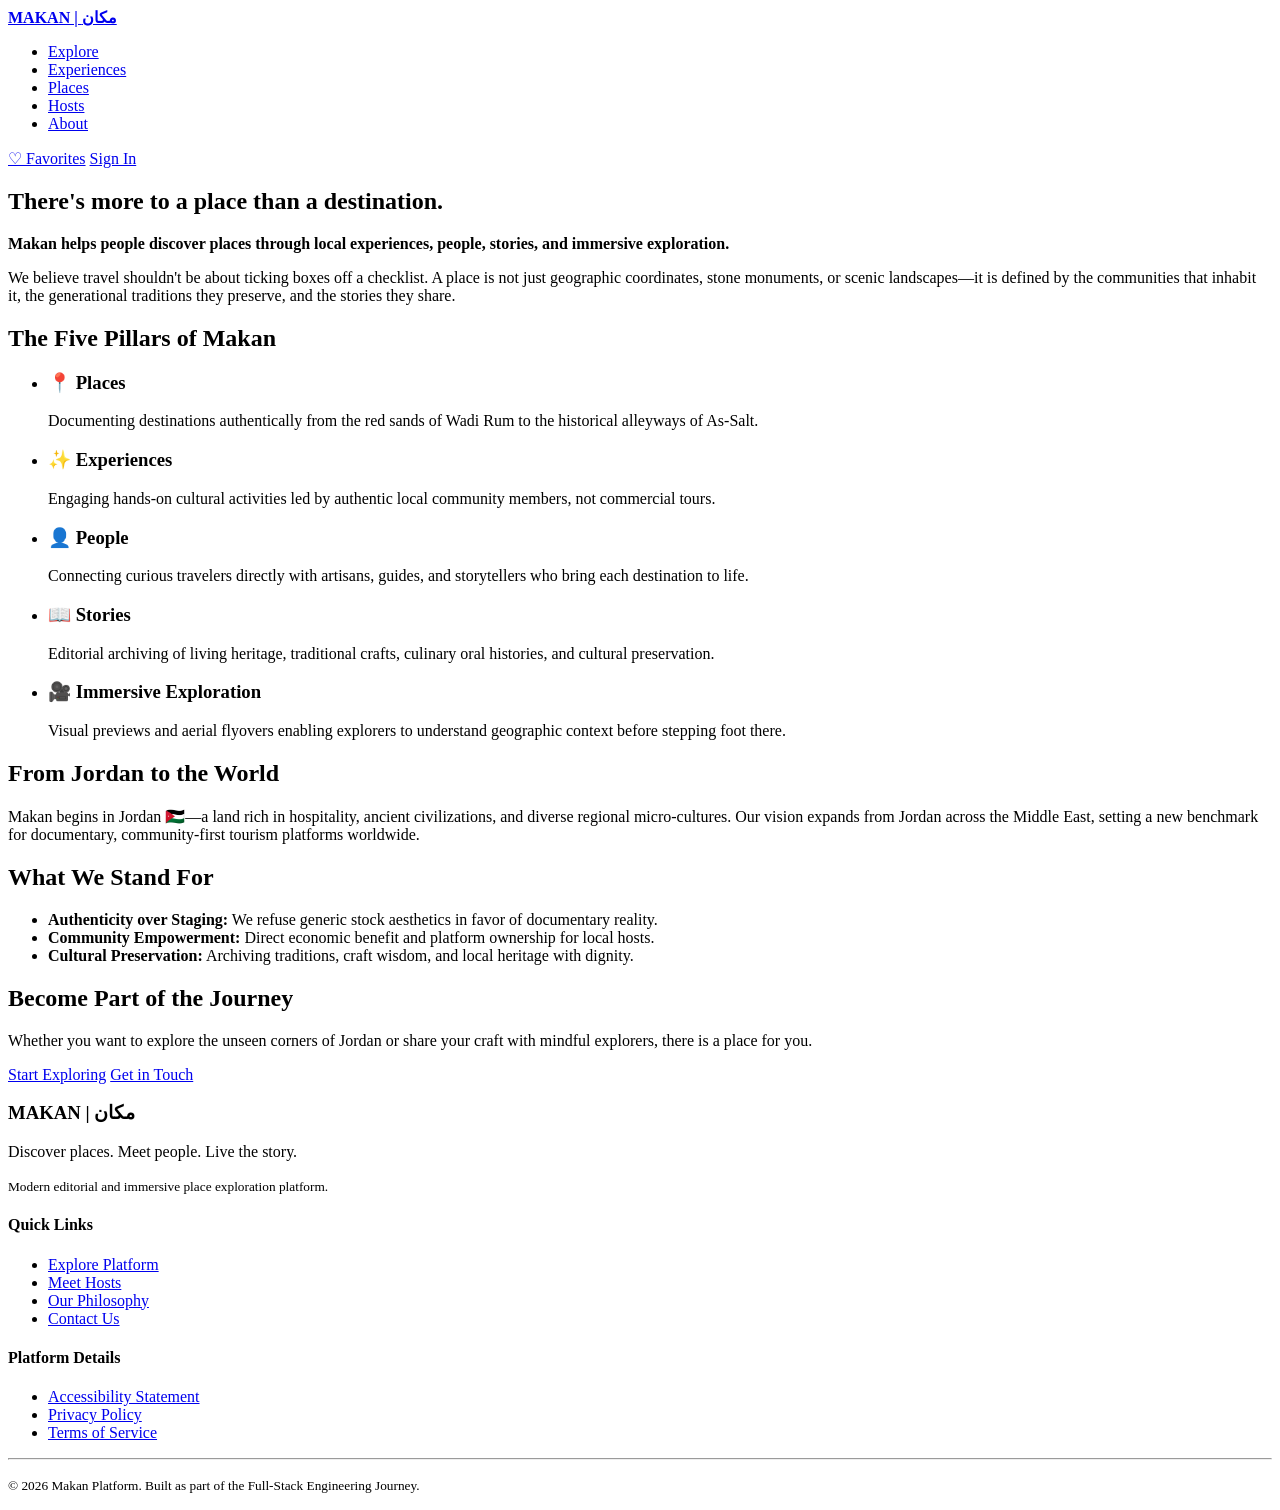
==== pages/about.html @ 0bfee679 "complete pure semantic HTML for all MVP pages" ====
<!DOCTYPE html>
<html lang="en">
<head>
    <meta charset="UTF-8">
    <meta name="viewport" content="width=device-width, initial-scale=1.0">
    <title>About Us | MAKAN -Our Philosophy and Story</title>
</head>
<body>
    <!-- 01. MAIN NAV-->
     <header>
        <a href="../index.html" aria-label="Makan Home">
            <strong>MAKAN | مكان</strong>
        </a>
        <nav aria-label="Primary Navigation">
            <ul>
                <li><a href="explore.html">Explore</a></li>
                <li><a href="experiences.html">Experiences</a></li>
                <li><a href="places.html">Places</a></li>
                <li><a href="hosts.html">Hosts</a></li>
                <li><a href="about.html">About</a></li>
            </ul>
        </nav>

        <div>
            <a href="favorites.html" aria-label="Saved Favorites">&#9825; Favorites</a>
            <a href="login.html">Sign In</a>
        </div>
     </header>
     <!-- MAIN CONTENT-->
    <main>
        <!-- 02. PHILOSOPHY & STORY -->
        <section id="philosophy" aria-labelledby="philosophy-heading">
            <h1 id="philosophy-heading">There's more to a place than a destination.</h1>
            <p><strong>Makan helps people discover places through local experiences, people, stories, and immersive exploration.</strong></p>
            <p>We believe travel shouldn't be about ticking boxes off a checklist. A place is not just geographic coordinates, stone monuments, or scenic landscapes—it is defined by the communities that inhabit it, the generational traditions they preserve, and the stories they share.</p>
        </section>
        <!-- 03. CORE PILLARS -->
        <section id="pillars" aria-labelledby="pillars-heading">
            <h2 id="pillars-heading">The Five Pillars of Makan</h2>
            <ul>
                <li>
                    <article>
                        <h3>📍 Places</h3>
                        <p>Documenting destinations authentically from the red sands of Wadi Rum to the historical alleyways of As-Salt.</p>
                    </article>
                </li>
                <li>
                    <article>
                        <h3>✨ Experiences</h3>
                        <p>Engaging hands-on cultural activities led by authentic local community members, not commercial tours.</p>
                    </article>
                </li>
                <li>
                    <article>
                        <h3>👤 People</h3>
                        <p>Connecting curious travelers directly with artisans, guides, and storytellers who bring each destination to life.</p>
                    </article>
                </li>
                <li>
                    <article>
                        <h3>📖 Stories</h3>
                        <p>Editorial archiving of living heritage, traditional crafts, culinary oral histories, and cultural preservation.</p>
                    </article>
                </li>
                <li>
                    <article>
                        <h3>🎥 Immersive Exploration</h3>
                        <p>Visual previews and aerial flyovers enabling explorers to understand geographic context before stepping foot there.</p>
                    </article>
                </li>
            </ul>
        </section>
        <!-- 04. OUR VISION -->
        <section id="vision" aria-labelledby="vision-heading">
            <h2 id="vision-heading">From Jordan to the World</h2>
            <p>Makan begins in Jordan 🇯🇴—a land rich in hospitality, ancient civilizations, and diverse regional micro-cultures. Our vision expands from Jordan across the Middle East, setting a new benchmark for documentary, community-first tourism platforms worldwide.</p>
        </section>

        <!-- 05. CORE VALUES -->
        <section id="values" aria-labelledby="values-heading">
            <h2 id="values-heading">What We Stand For</h2>
            <ul>
                <li><strong>Authenticity over Staging:</strong> We refuse generic stock aesthetics in favor of documentary reality.</li>
                <li><strong>Community Empowerment:</strong> Direct economic benefit and platform ownership for local hosts.</li>
                <li><strong>Cultural Preservation:</strong> Archiving traditions, craft wisdom, and local heritage with dignity.</li>
            </ul>
        </section>
        <!-- 06. CALL TO ACTION -->
        <section id="join-us" aria-labelledby="join-heading">
            <h2 id="join-heading">Become Part of the Journey</h2>
            <p>Whether you want to explore the unseen corners of Jordan or share your craft with mindful explorers, there is a place for you.</p>
            <div>
                <a href="explore.html">Start Exploring</a>
                <a href="contact.html">Get in Touch</a>
            </div>
        </section>
    </main>

    <!-- 07. FOOTER -->
    <footer>
        <div>
            <h3>MAKAN | مكان</h3>
            <p>Discover places. Meet people. Live the story.</p>
            <p><small>Modern editorial and immersive place exploration platform.</small></p>
        </div>

        <nav aria-label="Footer Quick Links">
            <h4>Quick Links</h4>
            <ul>
                <li><a href="explore.html">Explore Platform</a></li>
                <li><a href="hosts.html">Meet Hosts</a></li>
                <li><a href="about.html">Our Philosophy</a></li>
                <li><a href="contact.html">Contact Us</a></li>
            </ul>
        </nav>

        <nav aria-label="Legal and Accessibility">
            <h4>Platform Details</h4>
            <ul>
                <li><a href="accessibility.html">Accessibility Statement</a></li>
                <li><a href="privacy.html">Privacy Policy</a></li>
                <li><a href="terms.html">Terms of Service</a></li>
            </ul>
        </nav>

        <hr>
        <p><small>&copy; 2026 Makan Platform. Built as part of the Full-Stack Engineering Journey.</small></p>
    </footer>
    
</body>
</html>
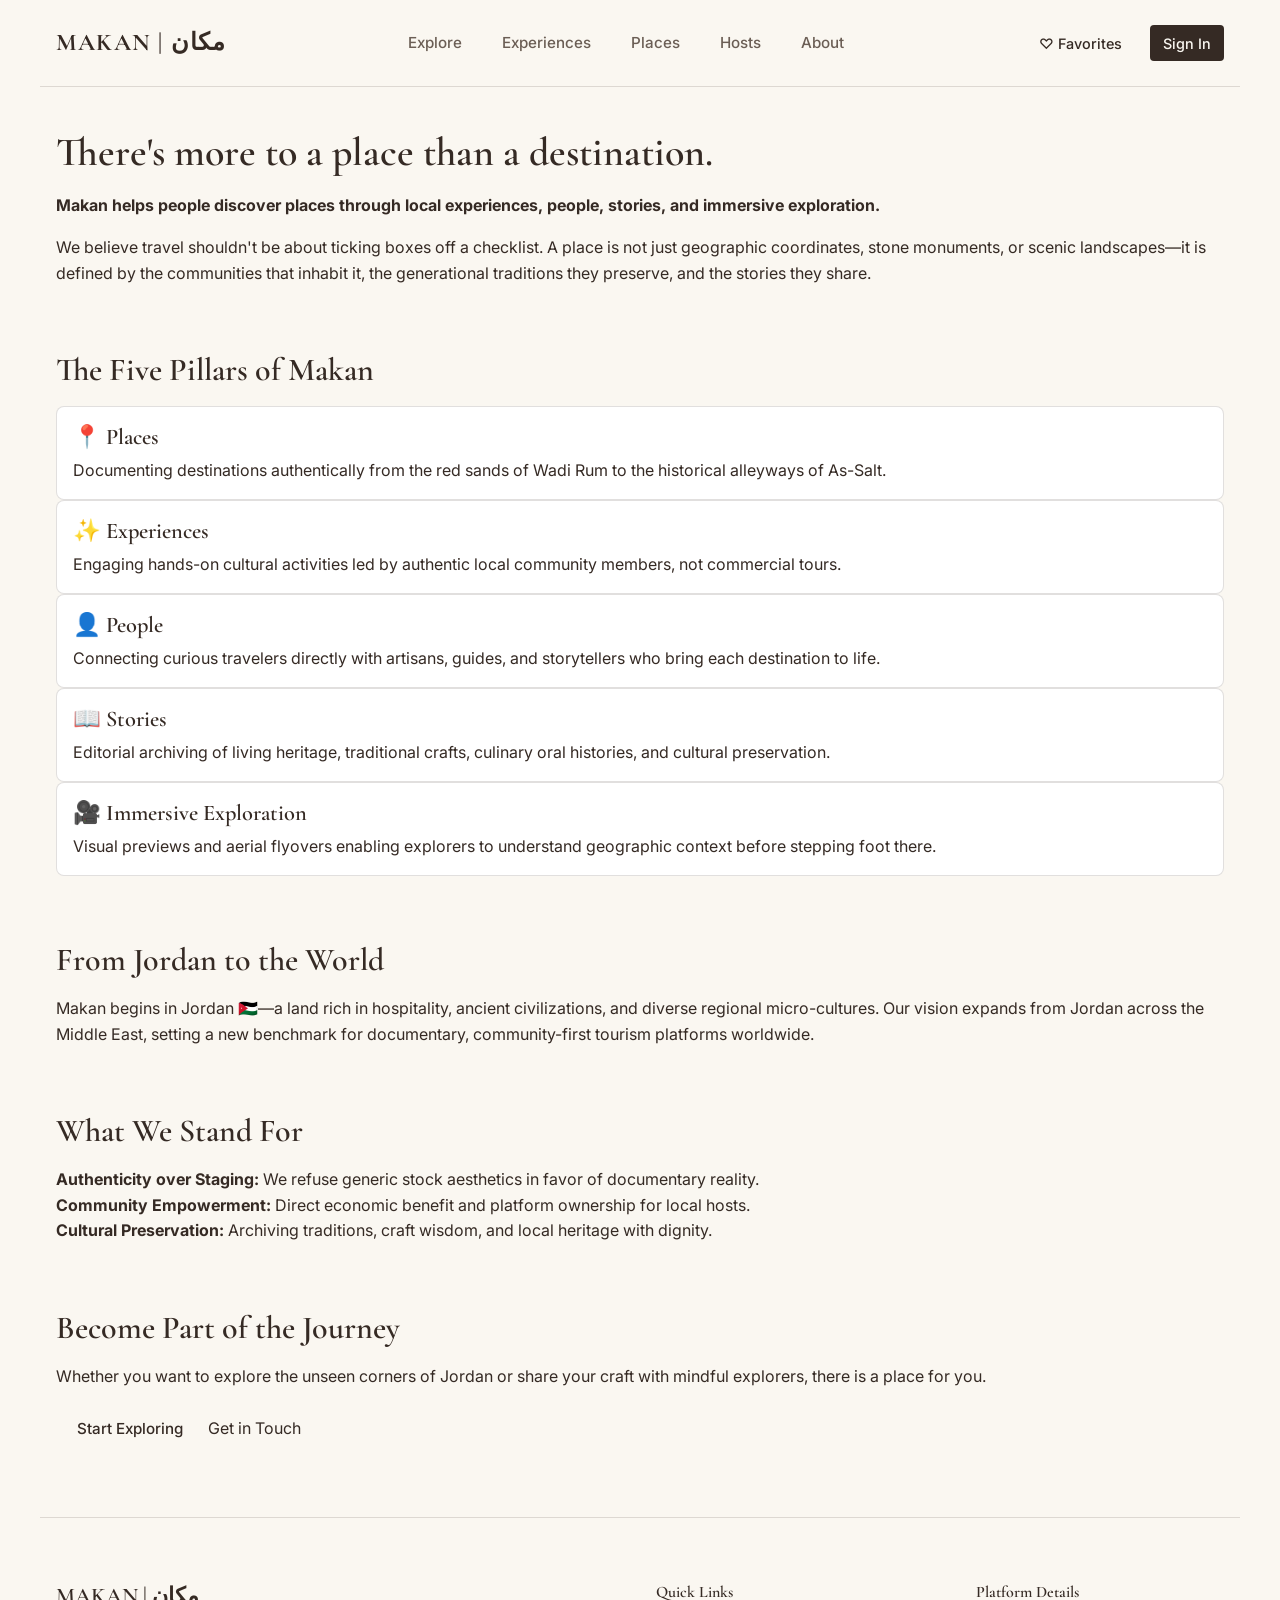
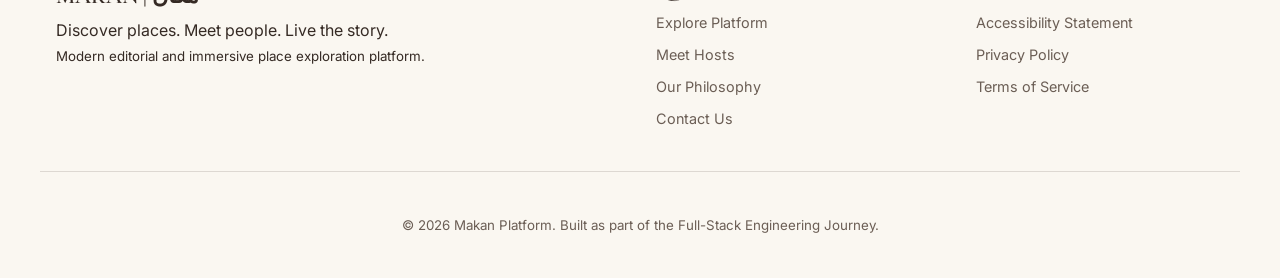
==== commit 5200f308: "link style.css stylesheet across all subpages in pages directory" ====
--- a/pages/about.html
+++ b/pages/about.html
@@ -4,6 +4,7 @@
     <meta charset="UTF-8">
     <meta name="viewport" content="width=device-width, initial-scale=1.0">
     <title>About Us | MAKAN -Our Philosophy and Story</title>
+    <link rel="stylesheet" href="../css/style.css">
 </head>
 <body>
     <!-- 01. MAIN NAV-->
--- a/css/style.css
+++ b/css/style.css
@@ -0,0 +1,14 @@
+/* ==========================================================================
+   MAKAN — MAIN STYLESHEET
+   Theme: Modern Jordanian Editorial
+   Architecture: Modular CSS imports
+   ========================================================================== */
+
+/* 01. Foundation: Fonts, Palette & Reset */
+@import url('variables.css');
+
+/* 02. Layout: Containers, Header/Nav, Main & Footer */
+@import url('layout.css');
+
+/* 03. Components: Cards, Buttons, Makan Flyover & Forms */
+@import url('components.css');
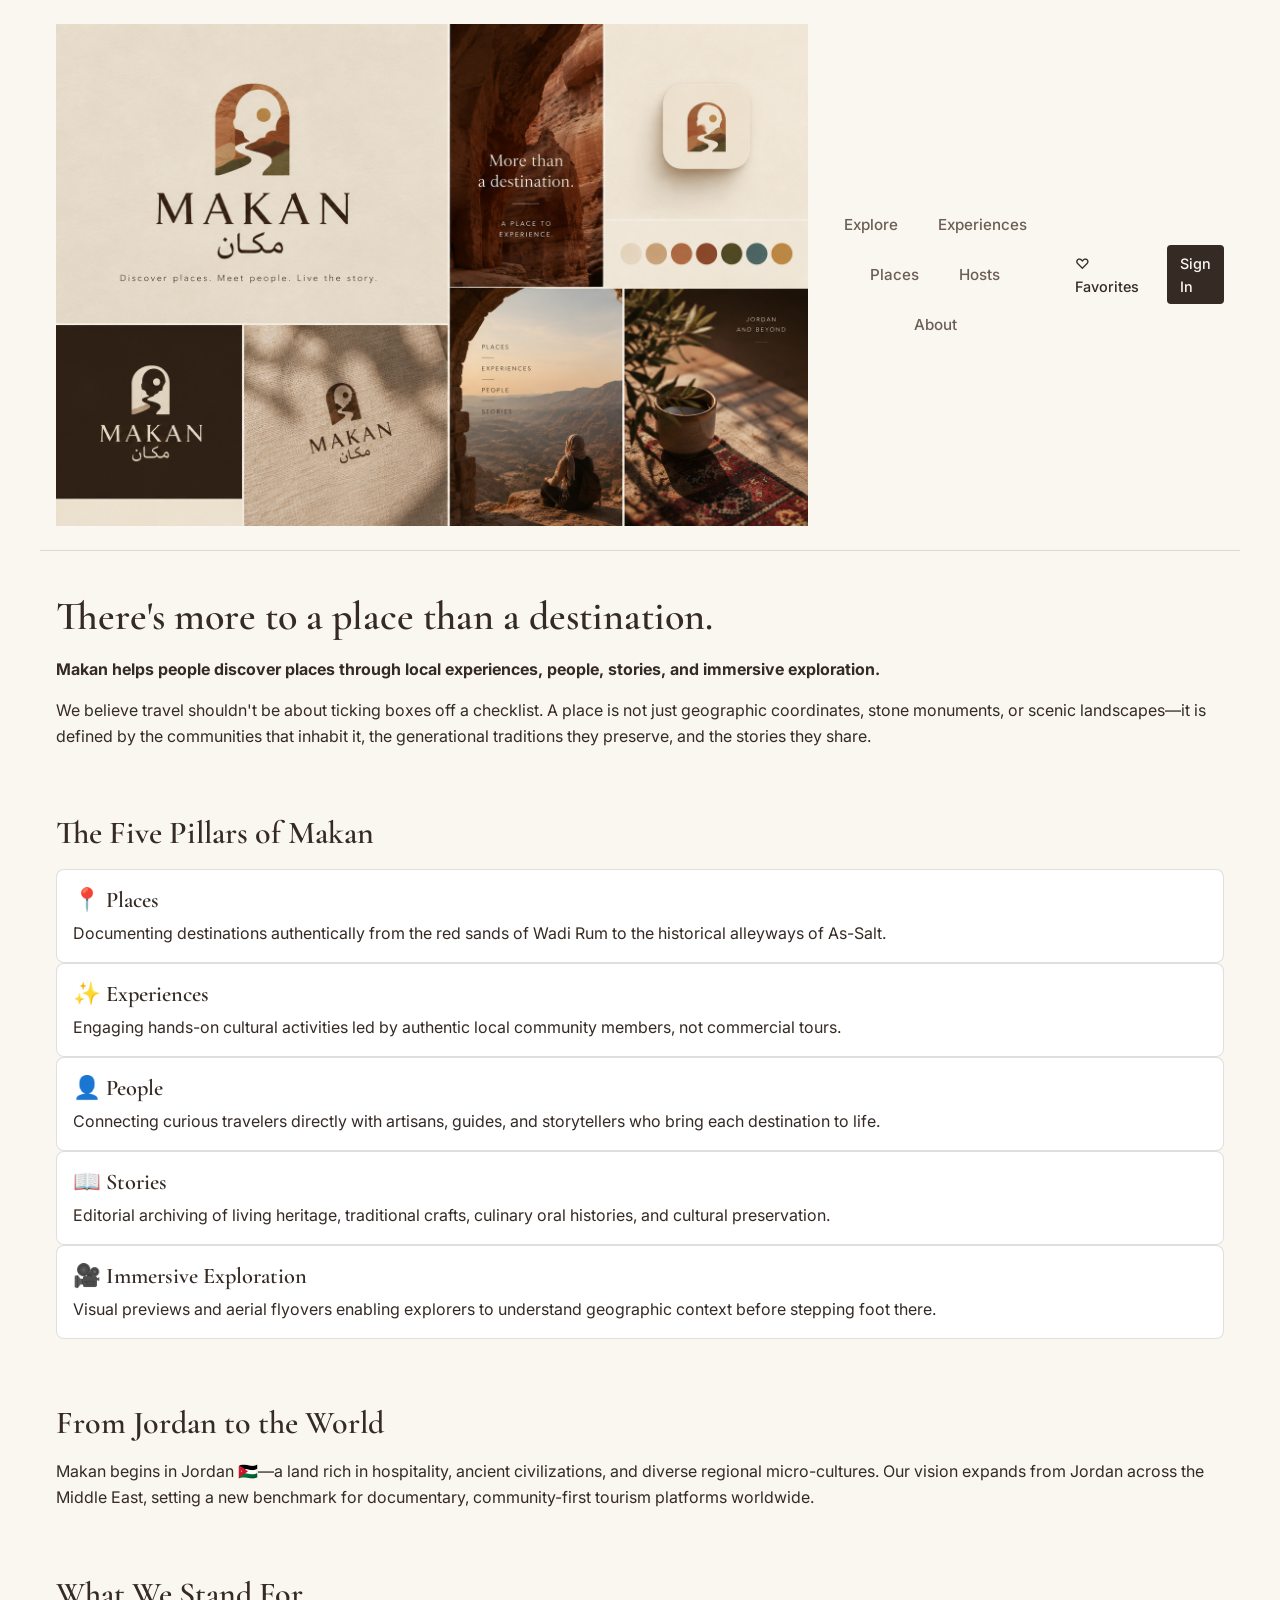
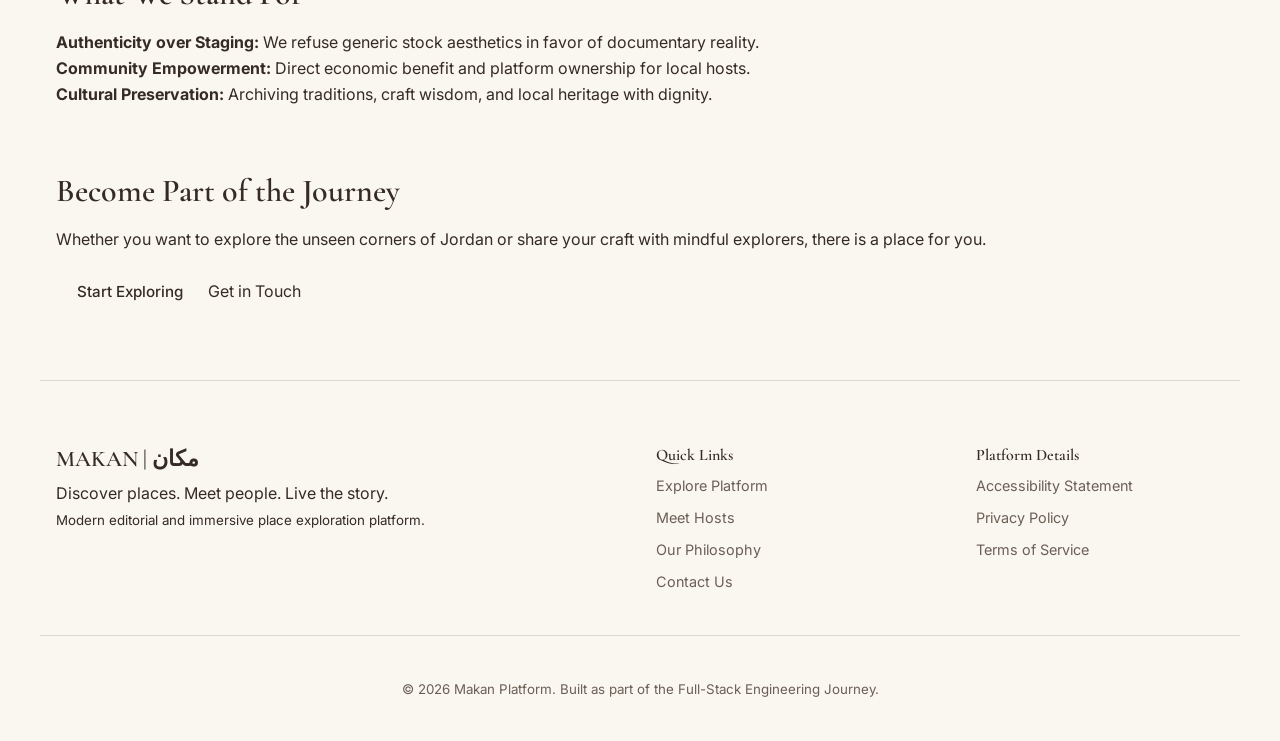
==== commit 362ea9d0: "ontegrate new editorial logo" ====
--- a/pages/about.html
+++ b/pages/about.html
@@ -9,8 +9,8 @@
 <body>
     <!-- 01. MAIN NAV-->
      <header>
-        <a href="../index.html" aria-label="Makan Home">
-            <strong>MAKAN | مكان</strong>
+        <a href="../index.html" aria-label="Makan Home" class="brand-logo">
+            <img src= "../assets/icons/logo.png" alt = "MAKAN | مكان">
         </a>
         <nav aria-label="Primary Navigation">
             <ul>
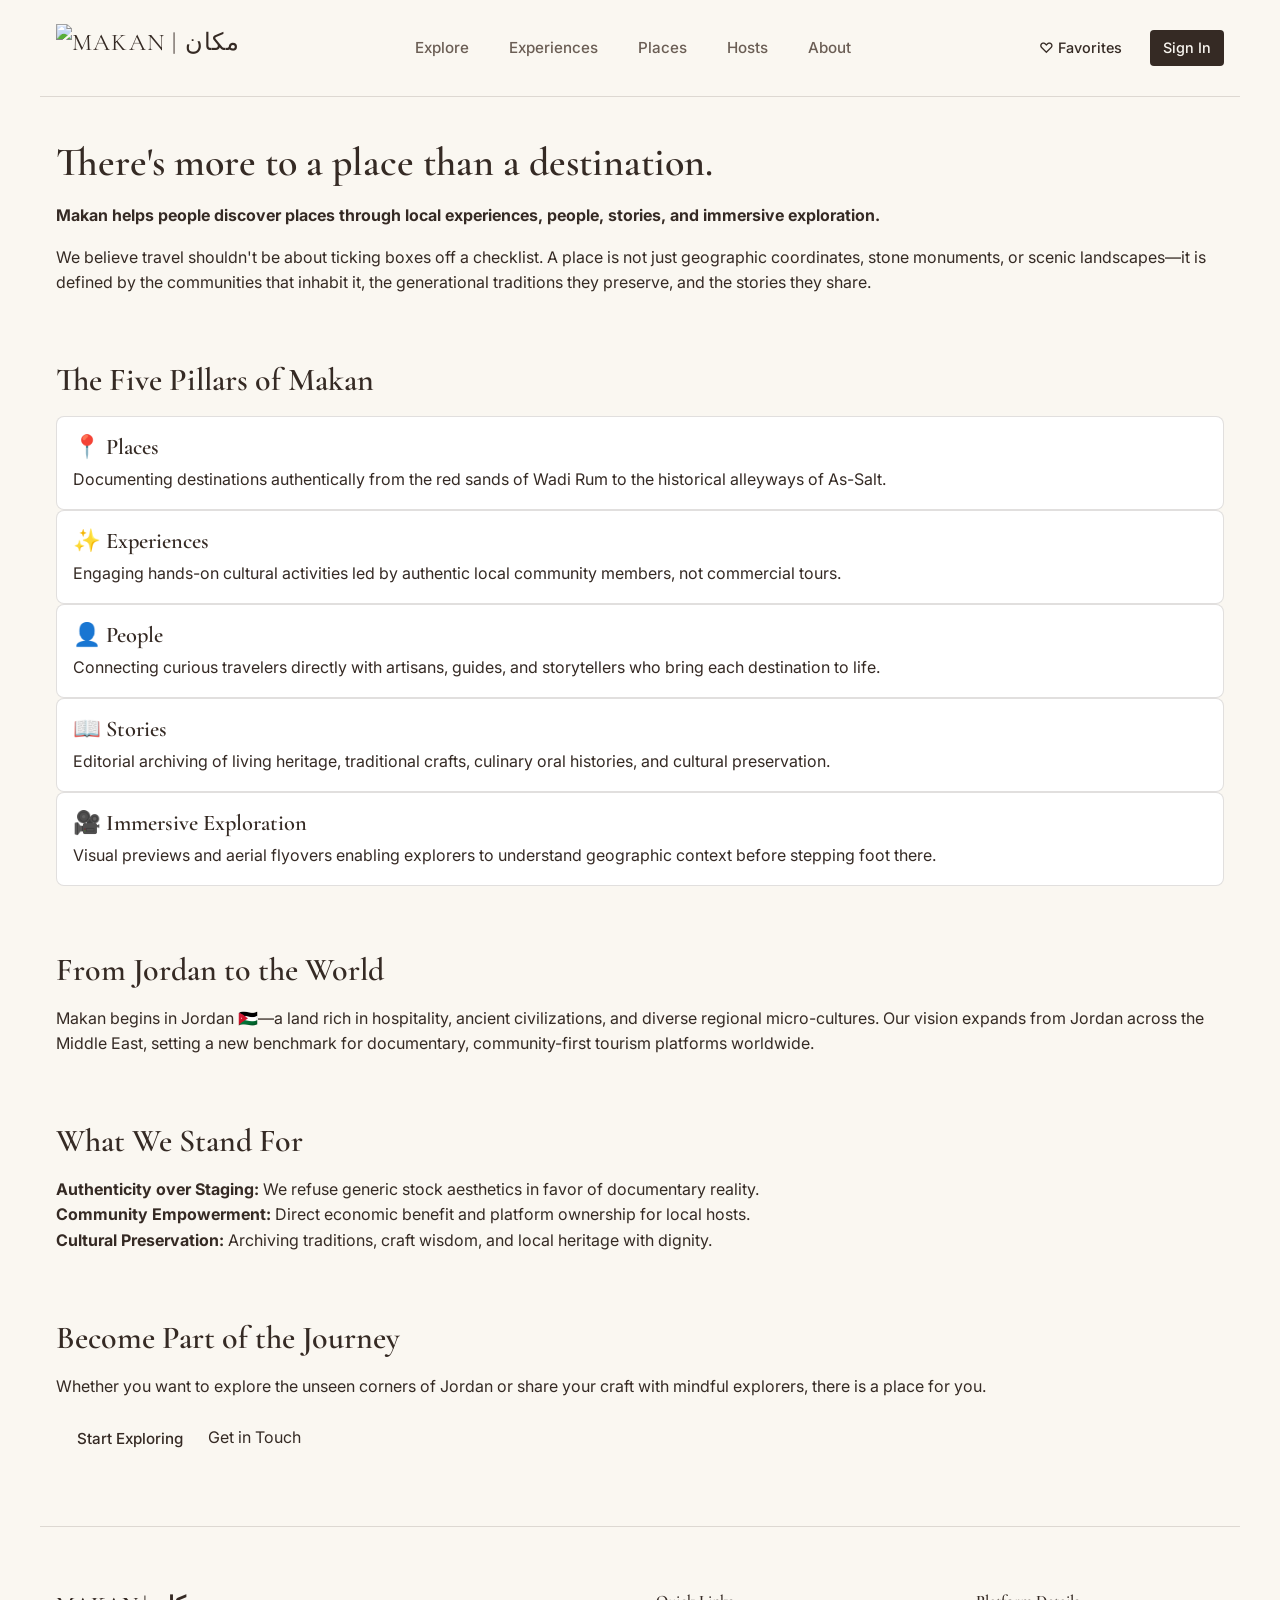
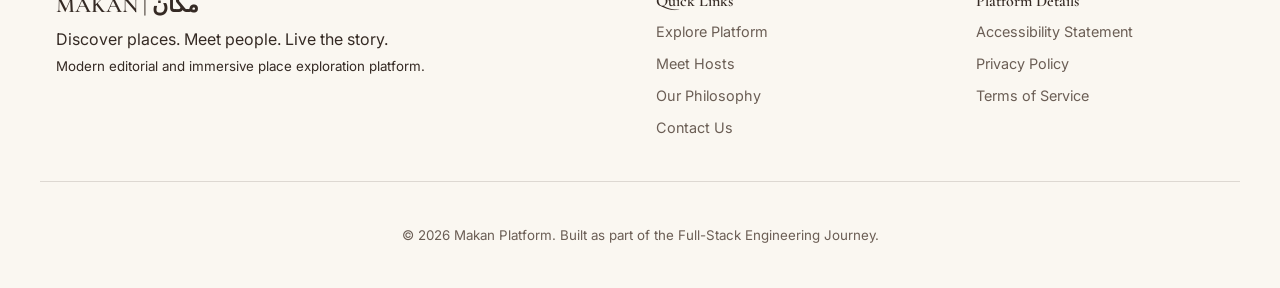
==== commit 4053b2cf: "update logo" ====
--- a/pages/about.html
+++ b/pages/about.html
@@ -10,7 +10,7 @@
     <!-- 01. MAIN NAV-->
      <header>
         <a href="../index.html" aria-label="Makan Home" class="brand-logo">
-            <img src= "../assets/icons/logo.png" alt = "MAKAN | مكان">
+            <img src= "../assets/icons/logo.svg" alt = "MAKAN | مكان">
         </a>
         <nav aria-label="Primary Navigation">
             <ul>
--- a/css/style.css
+++ b/css/style.css
@@ -11,4 +11,19 @@
 @import url('layout.css');
 
 /* 03. Components: Cards, Buttons, Makan Flyover & Forms */
-@import url('components.css');+@import url('components.css');
+
+/* ============================================================
+   MAKAN LOGO 
+   ============================================================ */
+.brand-logo {
+  display: inline-flex;
+  align-items: center;
+  text-decoration: none;
+}
+
+.brand-logo img {
+  height: 48px;         
+  width: auto;
+  display: block;
+}
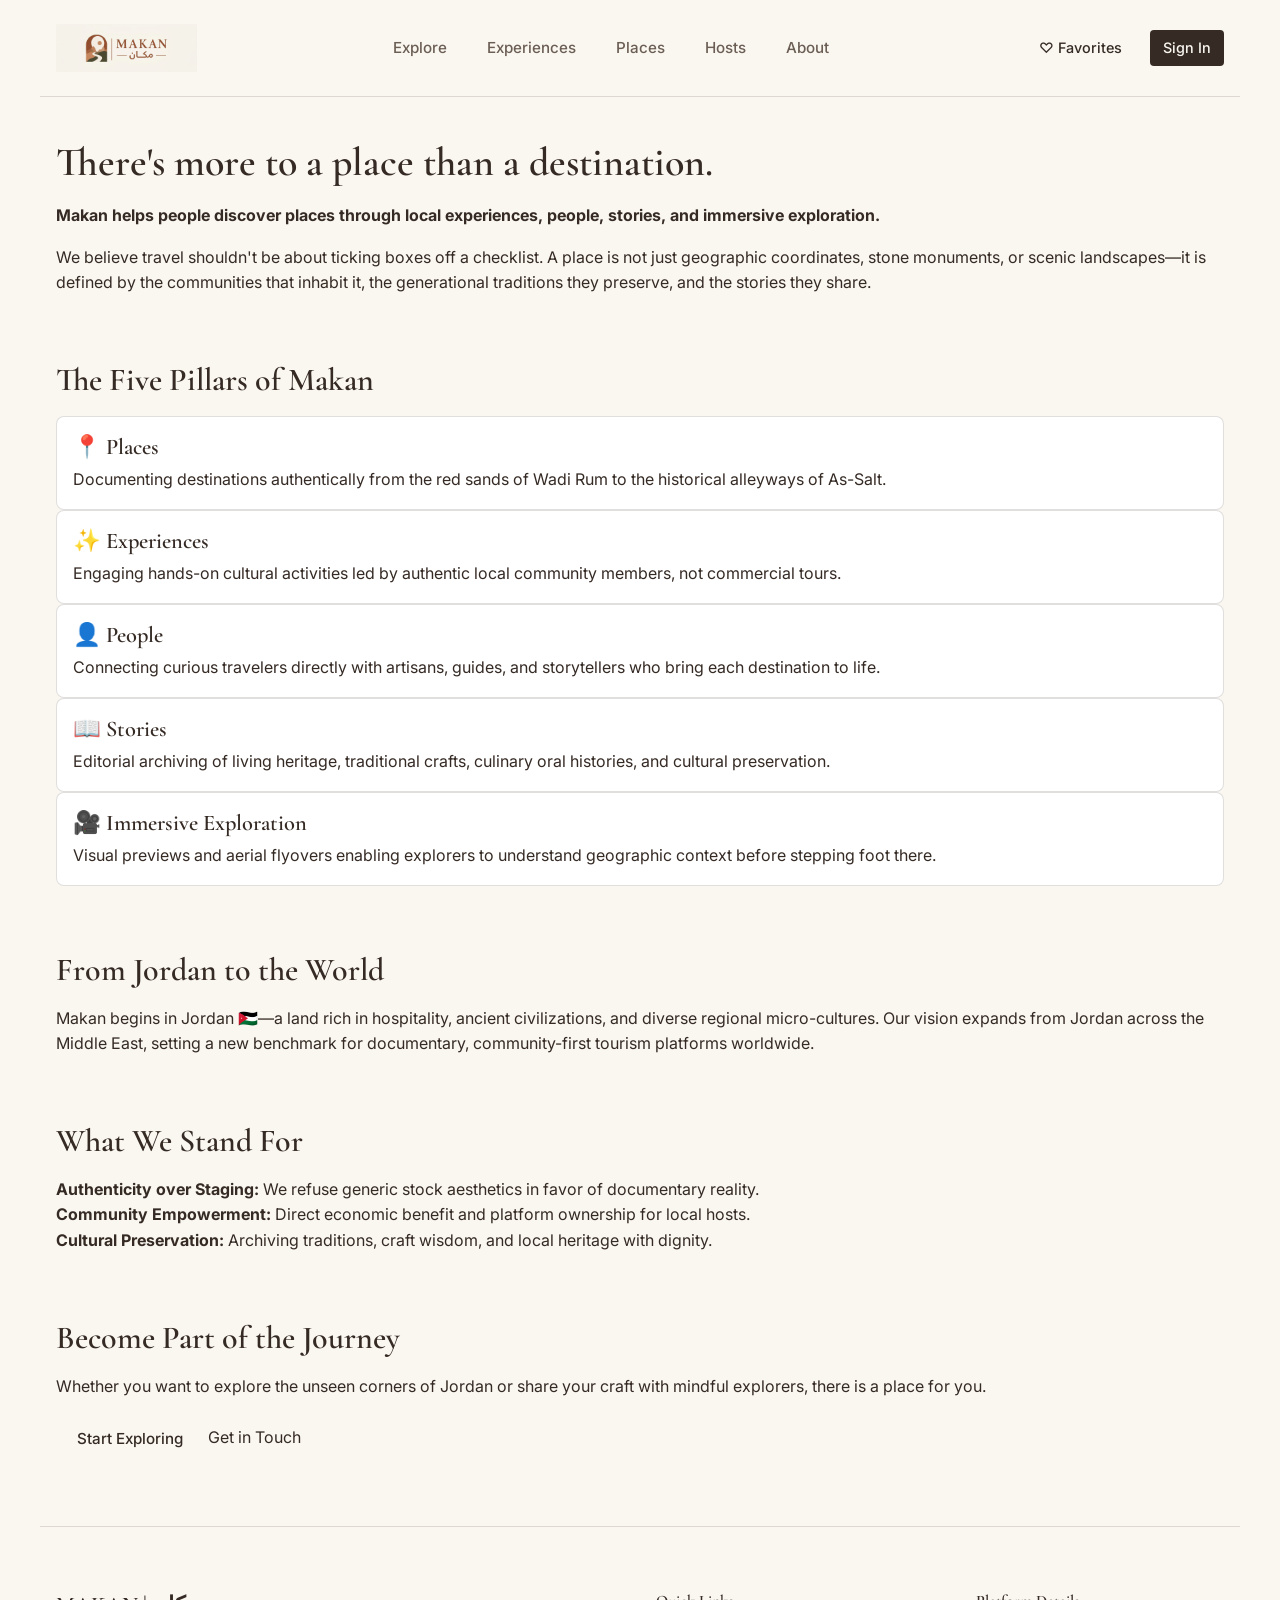
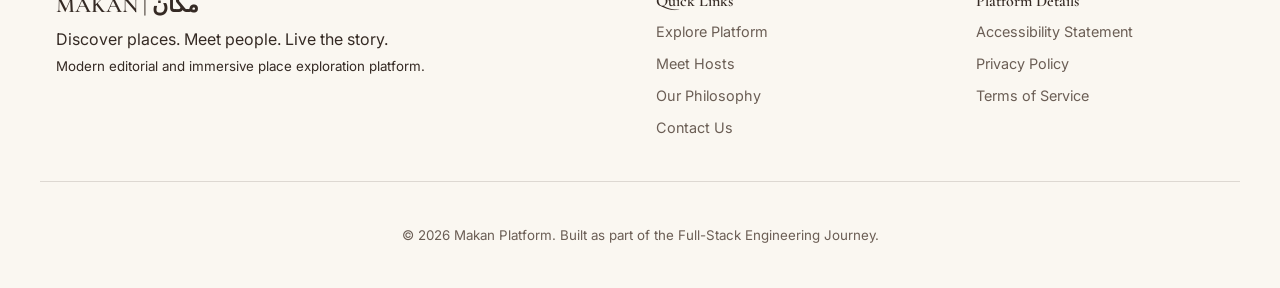
==== commit 5c79a3ac: "update logo" ====
--- a/pages/about.html
+++ b/pages/about.html
@@ -10,7 +10,7 @@
     <!-- 01. MAIN NAV-->
      <header>
         <a href="../index.html" aria-label="Makan Home" class="brand-logo">
-            <img src= "../assets/icons/logo.svg" alt = "MAKAN | مكان">
+            <img src= "../assets/icons/logo.png" alt = "MAKAN | مكان">
         </a>
         <nav aria-label="Primary Navigation">
             <ul>
